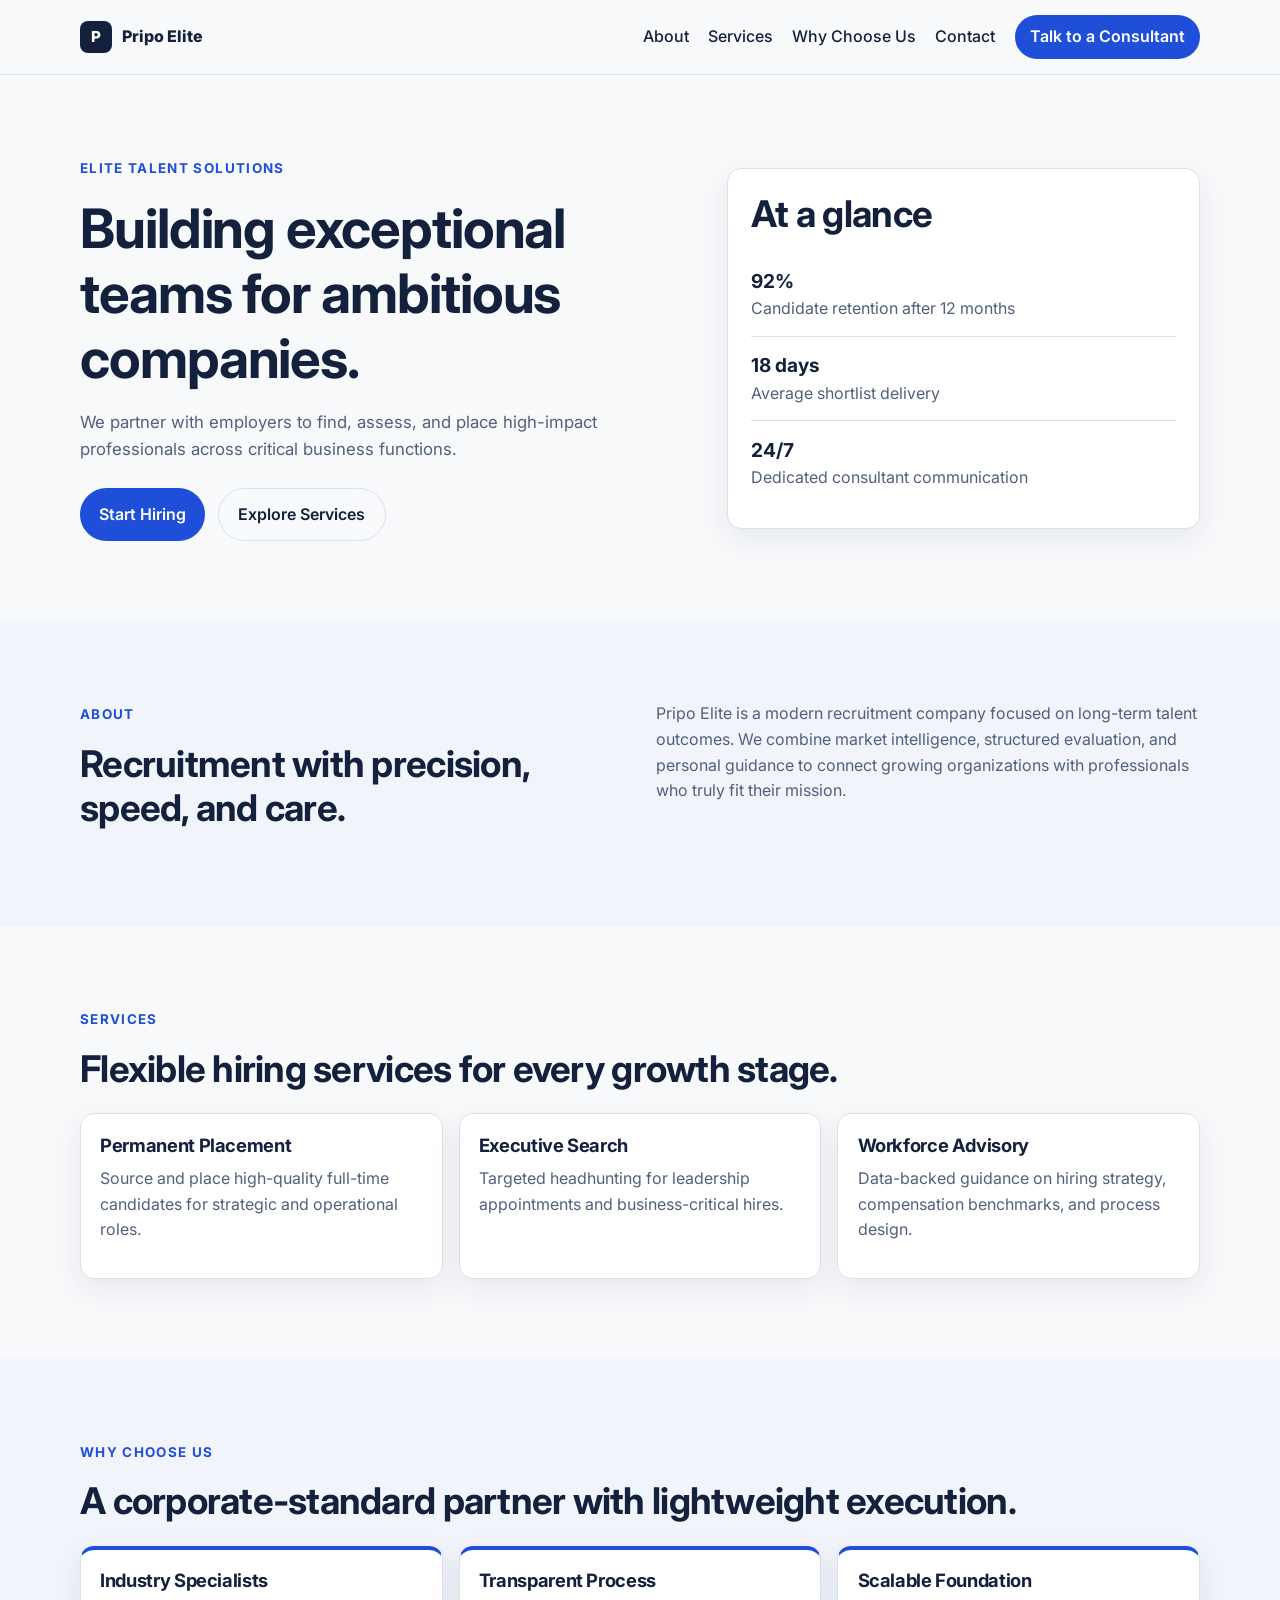
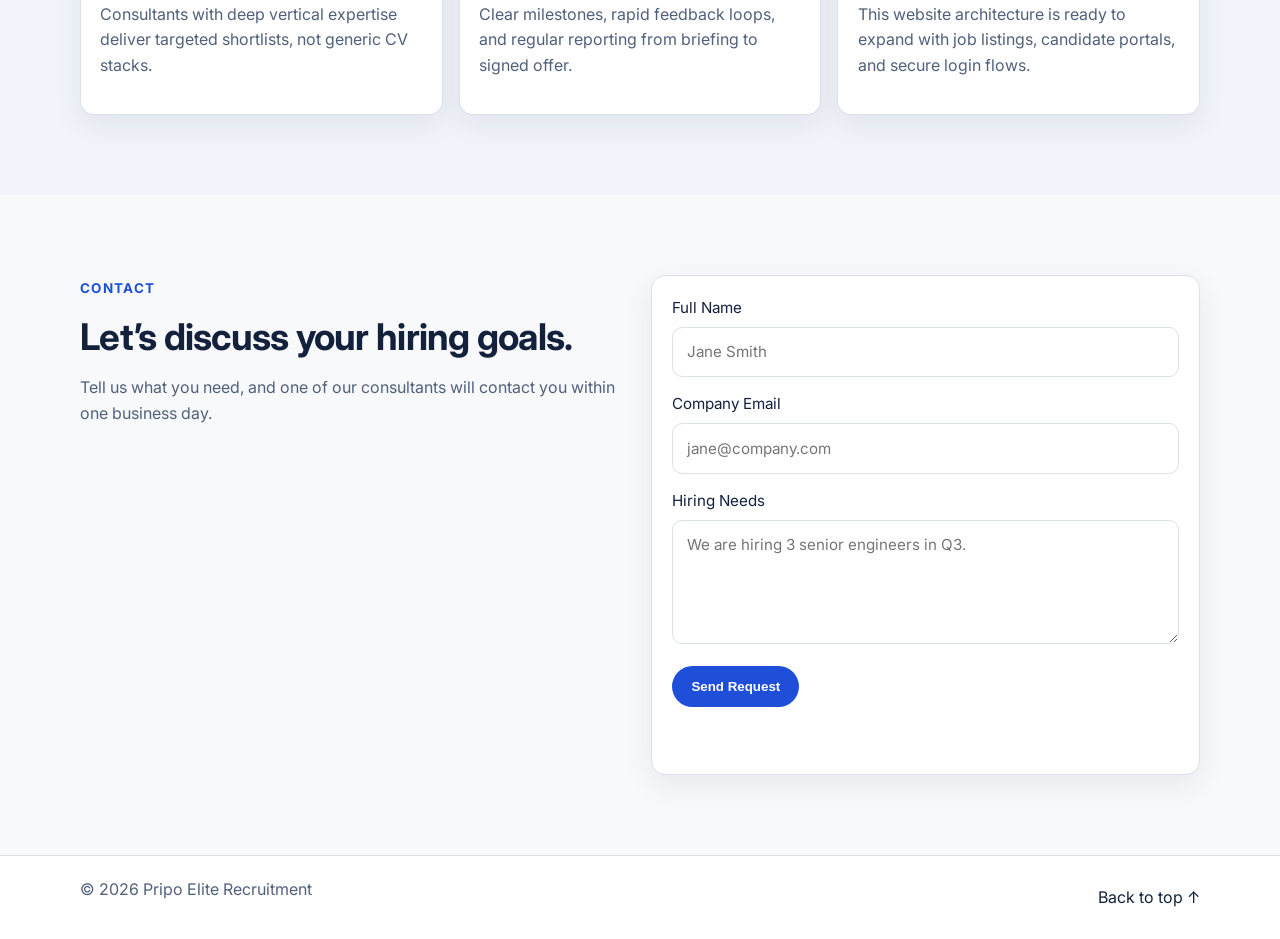
==== index.html @ c77033a3 "Create responsive elite recruitment landing page" ====
<!DOCTYPE html>
<html lang="en">
<head>
  <meta charset="UTF-8" />
  <meta name="viewport" content="width=device-width, initial-scale=1.0" />
  <title>Pripo Elite Recruitment</title>
  <meta name="description" content="Pripo Elite Recruitment connects top talent with exceptional organizations through a modern, human-first recruitment process." />
  <link rel="preconnect" href="https://fonts.googleapis.com" />
  <link rel="preconnect" href="https://fonts.gstatic.com" crossorigin />
  <link href="https://fonts.googleapis.com/css2?family=Inter:wght@400;500;600;700;800&display=swap" rel="stylesheet" />
  <link rel="stylesheet" href="styles.css" />
</head>
<body>
  <header class="site-header">
    <div class="container nav-shell">
      <a href="#" class="brand" aria-label="Pripo Elite home">
        <span class="brand-mark" aria-hidden="true">P</span>
        <span class="brand-text">Pripo Elite</span>
      </a>

      <button class="menu-toggle" aria-expanded="false" aria-controls="primary-nav" aria-label="Open menu">
        <span></span>
        <span></span>
      </button>

      <nav id="primary-nav" class="primary-nav" aria-label="Primary navigation">
        <a href="#about">About</a>
        <a href="#services">Services</a>
        <a href="#why-us">Why Choose Us</a>
        <a href="#contact">Contact</a>
        <a href="#contact" class="btn btn-sm">Talk to a Consultant</a>
      </nav>
    </div>
  </header>

  <main>
    <section class="hero section">
      <div class="container hero-layout">
        <div>
          <p class="eyebrow">Elite Talent Solutions</p>
          <h1>Building exceptional teams for ambitious companies.</h1>
          <p class="lead">
            We partner with employers to find, assess, and place high-impact professionals across critical business functions.
          </p>
          <div class="hero-actions">
            <a href="#contact" class="btn">Start Hiring</a>
            <a href="#services" class="btn btn-ghost">Explore Services</a>
          </div>
        </div>

        <aside class="hero-card" aria-label="Recruitment metrics">
          <h2>At a glance</h2>
          <ul>
            <li>
              <strong>92%</strong>
              Candidate retention after 12 months
            </li>
            <li>
              <strong>18 days</strong>
              Average shortlist delivery
            </li>
            <li>
              <strong>24/7</strong>
              Dedicated consultant communication
            </li>
          </ul>
        </aside>
      </div>
    </section>

    <section id="about" class="section section-muted">
      <div class="container two-col">
        <div>
          <p class="eyebrow">About</p>
          <h2>Recruitment with precision, speed, and care.</h2>
        </div>
        <p>
          Pripo Elite is a modern recruitment company focused on long-term talent outcomes. We combine market intelligence,
          structured evaluation, and personal guidance to connect growing organizations with professionals who truly fit their mission.
        </p>
      </div>
    </section>

    <section id="services" class="section">
      <div class="container">
        <p class="eyebrow">Services</p>
        <h2>Flexible hiring services for every growth stage.</h2>
        <div class="grid cards-3">
          <article class="card">
            <h3>Permanent Placement</h3>
            <p>Source and place high-quality full-time candidates for strategic and operational roles.</p>
          </article>
          <article class="card">
            <h3>Executive Search</h3>
            <p>Targeted headhunting for leadership appointments and business-critical hires.</p>
          </article>
          <article class="card">
            <h3>Workforce Advisory</h3>
            <p>Data-backed guidance on hiring strategy, compensation benchmarks, and process design.</p>
          </article>
        </div>
      </div>
    </section>

    <section id="why-us" class="section section-muted">
      <div class="container">
        <p class="eyebrow">Why Choose Us</p>
        <h2>A corporate-standard partner with lightweight execution.</h2>
        <div class="grid cards-3">
          <article class="card card-feature">
            <h3>Industry Specialists</h3>
            <p>Consultants with deep vertical expertise deliver targeted shortlists, not generic CV stacks.</p>
          </article>
          <article class="card card-feature">
            <h3>Transparent Process</h3>
            <p>Clear milestones, rapid feedback loops, and regular reporting from briefing to signed offer.</p>
          </article>
          <article class="card card-feature">
            <h3>Scalable Foundation</h3>
            <p>This website architecture is ready to expand with job listings, candidate portals, and secure login flows.</p>
          </article>
        </div>
      </div>
    </section>

    <section id="contact" class="section">
      <div class="container contact-shell">
        <div>
          <p class="eyebrow">Contact</p>
          <h2>Let’s discuss your hiring goals.</h2>
          <p>Tell us what you need, and one of our consultants will contact you within one business day.</p>
        </div>

        <form class="contact-form" novalidate>
          <label>
            Full Name
            <input type="text" name="name" required placeholder="Jane Smith" />
          </label>
          <label>
            Company Email
            <input type="email" name="email" required placeholder="jane@company.com" />
          </label>
          <label>
            Hiring Needs
            <textarea name="message" rows="4" required placeholder="We are hiring 3 senior engineers in Q3."></textarea>
          </label>
          <button type="submit" class="btn">Send Request</button>
          <p class="form-status" role="status" aria-live="polite"></p>
        </form>
      </div>
    </section>
  </main>

  <footer class="site-footer">
    <div class="container footer-shell">
      <p>© <span id="year"></span> Pripo Elite Recruitment</p>
      <a href="#" aria-label="Back to top">Back to top ↑</a>
    </div>
  </footer>

  <script src="script.js" defer></script>
</body>
</html>
---- styles.css ----
:root {
  --bg: #f8f9fb;
  --surface: #ffffff;
  --ink: #14213d;
  --muted: #51607b;
  --line: #dbe1eb;
  --primary: #1f4ed8;
  --primary-strong: #1b3fa8;
  --radius: 14px;
  --shadow: 0 10px 30px rgba(20, 33, 61, 0.08);
}

* {
  box-sizing: border-box;
}

html,
body {
  margin: 0;
  padding: 0;
}

body {
  font-family: "Inter", system-ui, -apple-system, BlinkMacSystemFont, "Segoe UI", sans-serif;
  color: var(--ink);
  background: var(--bg);
  line-height: 1.6;
}

a {
  color: inherit;
  text-decoration: none;
}

.container {
  width: min(1120px, calc(100% - 2.5rem));
  margin-inline: auto;
}

.section {
  padding: 5rem 0;
}

.section-muted {
  background: #f1f4fa;
}

h1,
h2,
h3 {
  line-height: 1.2;
  letter-spacing: -0.02em;
  margin-top: 0;
}

h1 {
  font-size: clamp(2rem, 5vw, 3.4rem);
  margin-bottom: 1.1rem;
}

h2 {
  font-size: clamp(1.6rem, 3.4vw, 2.3rem);
  margin-bottom: 1rem;
}

h3 {
  font-size: 1.15rem;
  margin-bottom: 0.65rem;
}

p {
  margin-top: 0;
  color: var(--muted);
}

.eyebrow {
  display: inline-block;
  font-size: 0.84rem;
  text-transform: uppercase;
  letter-spacing: 0.1em;
  font-weight: 700;
  color: var(--primary);
  margin-bottom: 1rem;
}

.lead {
  max-width: 62ch;
  font-size: 1.05rem;
}

.site-header {
  position: sticky;
  top: 0;
  z-index: 30;
  background: rgba(248, 249, 251, 0.95);
  border-bottom: 1px solid rgba(219, 225, 235, 0.9);
  backdrop-filter: blur(9px);
}

.nav-shell {
  display: flex;
  align-items: center;
  justify-content: space-between;
  min-height: 74px;
  gap: 1rem;
}

.brand {
  display: inline-flex;
  align-items: center;
  gap: 0.6rem;
  font-weight: 800;
}

.brand-mark {
  display: grid;
  place-items: center;
  width: 2rem;
  aspect-ratio: 1;
  border-radius: 0.5rem;
  background: var(--ink);
  color: #fff;
  font-size: 0.95rem;
}

.primary-nav {
  display: flex;
  align-items: center;
  gap: 1.2rem;
  font-weight: 500;
}

.menu-toggle {
  display: none;
  border: 1px solid var(--line);
  border-radius: 10px;
  background: var(--surface);
  width: 42px;
  height: 42px;
}

.menu-toggle span {
  display: block;
  width: 18px;
  height: 2px;
  background: var(--ink);
  margin: 5px auto;
}

.btn {
  display: inline-flex;
  align-items: center;
  justify-content: center;
  gap: 0.35rem;
  border: none;
  border-radius: 999px;
  background: var(--primary);
  color: #fff;
  padding: 0.8rem 1.2rem;
  font-weight: 600;
  cursor: pointer;
  transition: transform 0.2s ease, background 0.2s ease;
}

.btn:hover {
  transform: translateY(-1px);
  background: var(--primary-strong);
}

.btn-sm {
  padding: 0.58rem 0.95rem;
}

.btn-ghost {
  background: transparent;
  border: 1px solid var(--line);
  color: var(--ink);
}

.hero-layout {
  display: grid;
  grid-template-columns: 1.3fr 1fr;
  gap: 2rem;
  align-items: center;
}

.hero-actions {
  display: flex;
  flex-wrap: wrap;
  gap: 0.8rem;
  margin-top: 1.6rem;
}

.hero-card,
.card,
.contact-form {
  background: var(--surface);
  border: 1px solid var(--line);
  border-radius: var(--radius);
  box-shadow: var(--shadow);
}

.hero-card {
  padding: 1.45rem;
}

.hero-card ul {
  list-style: none;
  padding: 0;
  margin: 1rem 0 0;
}

.hero-card li {
  padding: 0.85rem 0;
  border-bottom: 1px solid var(--line);
  color: var(--muted);
}

.hero-card li:last-child {
  border-bottom: none;
}

.hero-card strong {
  display: block;
  font-size: 1.2rem;
  color: var(--ink);
}

.two-col {
  display: grid;
  grid-template-columns: 1fr 1fr;
  gap: 2rem;
  align-items: start;
}

.grid {
  display: grid;
  gap: 1rem;
}

.cards-3 {
  grid-template-columns: repeat(3, minmax(0, 1fr));
  margin-top: 1.4rem;
}

.card {
  padding: 1.2rem;
}

.card-feature {
  border-top: 4px solid var(--primary);
}

.contact-shell {
  display: grid;
  grid-template-columns: 1fr 1fr;
  gap: 1.4rem;
  align-items: start;
}

.contact-form {
  padding: 1.25rem;
}

.contact-form label {
  display: block;
  font-size: 0.95rem;
  margin-bottom: 0.95rem;
  color: var(--ink);
}

.contact-form input,
.contact-form textarea {
  width: 100%;
  margin-top: 0.42rem;
  border: 1px solid var(--line);
  border-radius: 10px;
  padding: 0.76rem 0.85rem;
  font: inherit;
}

.contact-form input:focus,
.contact-form textarea:focus {
  outline: 2px solid rgba(31, 78, 216, 0.2);
  border-color: var(--primary);
}

.form-status {
  margin-top: 0.8rem;
  min-height: 1.2rem;
  font-size: 0.95rem;
}

.site-footer {
  padding: 1.3rem 0;
  border-top: 1px solid var(--line);
  background: var(--surface);
}

.footer-shell {
  display: flex;
  justify-content: space-between;
  gap: 1rem;
  flex-wrap: wrap;
  align-items: center;
}

@media (max-width: 900px) {
  .hero-layout,
  .two-col,
  .contact-shell,
  .cards-3 {
    grid-template-columns: 1fr;
  }

  .primary-nav {
    position: absolute;
    top: 74px;
    left: 0;
    right: 0;
    background: var(--surface);
    border-top: 1px solid var(--line);
    border-bottom: 1px solid var(--line);
    padding: 1rem 1.2rem;
    flex-direction: column;
    align-items: flex-start;
    transform: translateY(-120%);
    opacity: 0;
    pointer-events: none;
    transition: all 0.2s ease;
  }

  .primary-nav.open {
    transform: translateY(0);
    opacity: 1;
    pointer-events: auto;
  }

  .menu-toggle {
    display: inline-block;
  }

  .section {
    padding: 4rem 0;
  }
}
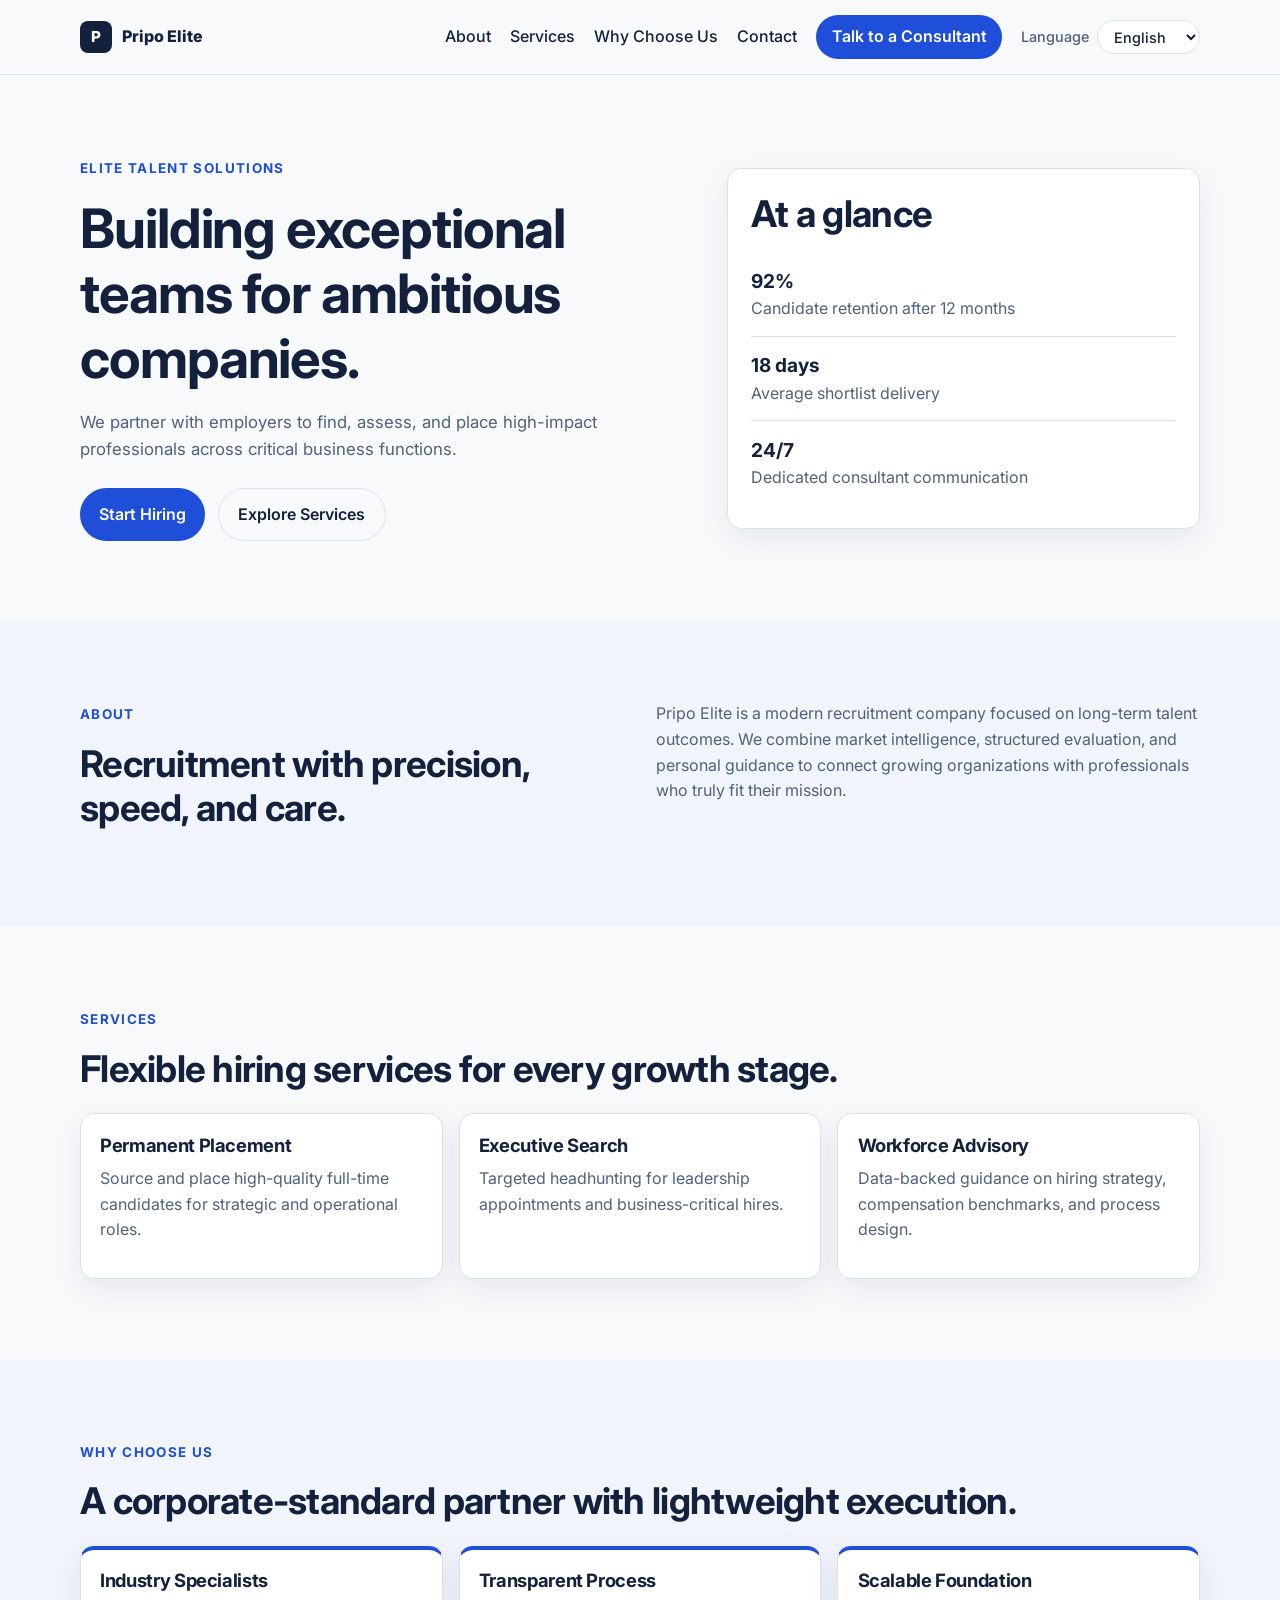
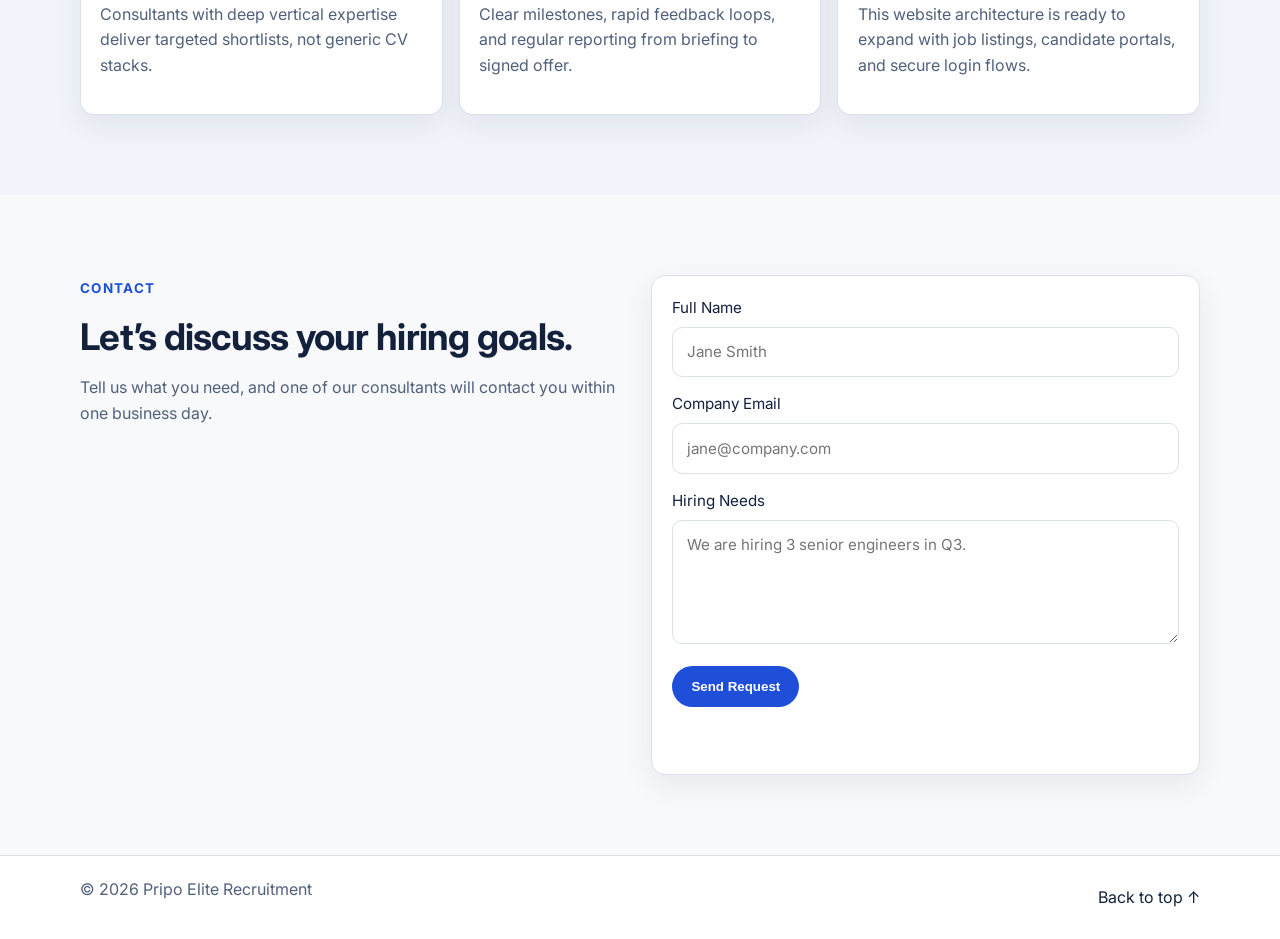
==== commit 0acb1ea4: "Add client-side multilingual support with language switcher" ====
--- a/index.html
+++ b/index.html
@@ -3,8 +3,8 @@
 <head>
   <meta charset="UTF-8" />
   <meta name="viewport" content="width=device-width, initial-scale=1.0" />
-  <title>Pripo Elite Recruitment</title>
-  <meta name="description" content="Pripo Elite Recruitment connects top talent with exceptional organizations through a modern, human-first recruitment process." />
+  <title data-i18n-title="meta.title">Pripo Elite Recruitment</title>
+  <meta name="description" data-i18n-meta-description="meta.description" content="Pripo Elite Recruitment connects top talent with exceptional organizations through a modern, human-first recruitment process." />
   <link rel="preconnect" href="https://fonts.googleapis.com" />
   <link rel="preconnect" href="https://fonts.gstatic.com" crossorigin />
   <link href="https://fonts.googleapis.com/css2?family=Inter:wght@400;500;600;700;800&display=swap" rel="stylesheet" />
@@ -13,22 +13,30 @@
 <body>
   <header class="site-header">
     <div class="container nav-shell">
-      <a href="#" class="brand" aria-label="Pripo Elite home">
+      <a href="#" class="brand" data-i18n-aria-label="brand.homeAria" aria-label="Pripo Elite home">
         <span class="brand-mark" aria-hidden="true">P</span>
-        <span class="brand-text">Pripo Elite</span>
+        <span class="brand-text" data-i18n="brand.name">Pripo Elite</span>
       </a>
 
-      <button class="menu-toggle" aria-expanded="false" aria-controls="primary-nav" aria-label="Open menu">
+      <button class="menu-toggle" aria-expanded="false" aria-controls="primary-nav" data-i18n-open-label="nav.menuOpen" data-i18n-close-label="nav.menuClose" aria-label="Open menu">
         <span></span>
         <span></span>
       </button>
 
-      <nav id="primary-nav" class="primary-nav" aria-label="Primary navigation">
-        <a href="#about">About</a>
-        <a href="#services">Services</a>
-        <a href="#why-us">Why Choose Us</a>
-        <a href="#contact">Contact</a>
-        <a href="#contact" class="btn btn-sm">Talk to a Consultant</a>
+      <nav id="primary-nav" class="primary-nav" data-i18n-aria-label="nav.primaryAria" aria-label="Primary navigation">
+        <a href="#about" data-i18n="nav.about">About</a>
+        <a href="#services" data-i18n="nav.services">Services</a>
+        <a href="#why-us" data-i18n="nav.whyUs">Why Choose Us</a>
+        <a href="#contact" data-i18n="nav.contact">Contact</a>
+        <a href="#contact" class="btn btn-sm" data-i18n="nav.consultant">Talk to a Consultant</a>
+        <label class="language-select" for="language-switcher">
+          <span data-i18n="nav.languageLabel">Language</span>
+          <select id="language-switcher" aria-label="Select language">
+            <option value="en">English</option>
+            <option value="it">Italiano</option>
+            <option value="de">Deutsch</option>
+          </select>
+        </label>
       </nav>
     </div>
   </header>
@@ -37,31 +45,31 @@
     <section class="hero section">
       <div class="container hero-layout">
         <div>
-          <p class="eyebrow">Elite Talent Solutions</p>
-          <h1>Building exceptional teams for ambitious companies.</h1>
-          <p class="lead">
+          <p class="eyebrow" data-i18n="hero.eyebrow">Elite Talent Solutions</p>
+          <h1 data-i18n="hero.title">Building exceptional teams for ambitious companies.</h1>
+          <p class="lead" data-i18n="hero.lead">
             We partner with employers to find, assess, and place high-impact professionals across critical business functions.
           </p>
           <div class="hero-actions">
-            <a href="#contact" class="btn">Start Hiring</a>
-            <a href="#services" class="btn btn-ghost">Explore Services</a>
+            <a href="#contact" class="btn" data-i18n="hero.startHiring">Start Hiring</a>
+            <a href="#services" class="btn btn-ghost" data-i18n="hero.explore">Explore Services</a>
           </div>
         </div>
 
-        <aside class="hero-card" aria-label="Recruitment metrics">
-          <h2>At a glance</h2>
+        <aside class="hero-card" data-i18n-aria-label="hero.metricsAria" aria-label="Recruitment metrics">
+          <h2 data-i18n="hero.glanceTitle">At a glance</h2>
           <ul>
             <li>
               <strong>92%</strong>
-              Candidate retention after 12 months
+              <span data-i18n="hero.metricRetention">Candidate retention after 12 months</span>
             </li>
             <li>
               <strong>18 days</strong>
-              Average shortlist delivery
+              <span data-i18n="hero.metricShortlist">Average shortlist delivery</span>
             </li>
             <li>
               <strong>24/7</strong>
-              Dedicated consultant communication
+              <span data-i18n="hero.metricCommunication">Dedicated consultant communication</span>
             </li>
           </ul>
         </aside>
@@ -71,10 +79,10 @@
     <section id="about" class="section section-muted">
       <div class="container two-col">
         <div>
-          <p class="eyebrow">About</p>
-          <h2>Recruitment with precision, speed, and care.</h2>
+          <p class="eyebrow" data-i18n="about.eyebrow">About</p>
+          <h2 data-i18n="about.title">Recruitment with precision, speed, and care.</h2>
         </div>
-        <p>
+        <p data-i18n="about.body">
           Pripo Elite is a modern recruitment company focused on long-term talent outcomes. We combine market intelligence,
           structured evaluation, and personal guidance to connect growing organizations with professionals who truly fit their mission.
         </p>
@@ -83,20 +91,20 @@
 
     <section id="services" class="section">
       <div class="container">
-        <p class="eyebrow">Services</p>
-        <h2>Flexible hiring services for every growth stage.</h2>
+        <p class="eyebrow" data-i18n="services.eyebrow">Services</p>
+        <h2 data-i18n="services.title">Flexible hiring services for every growth stage.</h2>
         <div class="grid cards-3">
           <article class="card">
-            <h3>Permanent Placement</h3>
-            <p>Source and place high-quality full-time candidates for strategic and operational roles.</p>
+            <h3 data-i18n="services.permanentTitle">Permanent Placement</h3>
+            <p data-i18n="services.permanentBody">Source and place high-quality full-time candidates for strategic and operational roles.</p>
           </article>
           <article class="card">
-            <h3>Executive Search</h3>
-            <p>Targeted headhunting for leadership appointments and business-critical hires.</p>
+            <h3 data-i18n="services.executiveTitle">Executive Search</h3>
+            <p data-i18n="services.executiveBody">Targeted headhunting for leadership appointments and business-critical hires.</p>
           </article>
           <article class="card">
-            <h3>Workforce Advisory</h3>
-            <p>Data-backed guidance on hiring strategy, compensation benchmarks, and process design.</p>
+            <h3 data-i18n="services.advisoryTitle">Workforce Advisory</h3>
+            <p data-i18n="services.advisoryBody">Data-backed guidance on hiring strategy, compensation benchmarks, and process design.</p>
           </article>
         </div>
       </div>
@@ -104,20 +112,20 @@
 
     <section id="why-us" class="section section-muted">
       <div class="container">
-        <p class="eyebrow">Why Choose Us</p>
-        <h2>A corporate-standard partner with lightweight execution.</h2>
+        <p class="eyebrow" data-i18n="why.eyebrow">Why Choose Us</p>
+        <h2 data-i18n="why.title">A corporate-standard partner with lightweight execution.</h2>
         <div class="grid cards-3">
           <article class="card card-feature">
-            <h3>Industry Specialists</h3>
-            <p>Consultants with deep vertical expertise deliver targeted shortlists, not generic CV stacks.</p>
+            <h3 data-i18n="why.specialistsTitle">Industry Specialists</h3>
+            <p data-i18n="why.specialistsBody">Consultants with deep vertical expertise deliver targeted shortlists, not generic CV stacks.</p>
           </article>
           <article class="card card-feature">
-            <h3>Transparent Process</h3>
-            <p>Clear milestones, rapid feedback loops, and regular reporting from briefing to signed offer.</p>
+            <h3 data-i18n="why.processTitle">Transparent Process</h3>
+            <p data-i18n="why.processBody">Clear milestones, rapid feedback loops, and regular reporting from briefing to signed offer.</p>
           </article>
           <article class="card card-feature">
-            <h3>Scalable Foundation</h3>
-            <p>This website architecture is ready to expand with job listings, candidate portals, and secure login flows.</p>
+            <h3 data-i18n="why.scalableTitle">Scalable Foundation</h3>
+            <p data-i18n="why.scalableBody">This website architecture is ready to expand with job listings, candidate portals, and secure login flows.</p>
           </article>
         </div>
       </div>
@@ -126,25 +134,25 @@
     <section id="contact" class="section">
       <div class="container contact-shell">
         <div>
-          <p class="eyebrow">Contact</p>
-          <h2>Let’s discuss your hiring goals.</h2>
-          <p>Tell us what you need, and one of our consultants will contact you within one business day.</p>
+          <p class="eyebrow" data-i18n="contact.eyebrow">Contact</p>
+          <h2 data-i18n="contact.title">Let’s discuss your hiring goals.</h2>
+          <p data-i18n="contact.body">Tell us what you need, and one of our consultants will contact you within one business day.</p>
         </div>
 
         <form class="contact-form" novalidate>
           <label>
-            Full Name
-            <input type="text" name="name" required placeholder="Jane Smith" />
+            <span data-i18n="form.fullNameLabel">Full Name</span>
+            <input type="text" name="name" required data-i18n-placeholder="form.fullNamePlaceholder" placeholder="Jane Smith" />
           </label>
           <label>
-            Company Email
-            <input type="email" name="email" required placeholder="jane@company.com" />
+            <span data-i18n="form.emailLabel">Company Email</span>
+            <input type="email" name="email" required data-i18n-placeholder="form.emailPlaceholder" placeholder="jane@company.com" />
           </label>
           <label>
-            Hiring Needs
-            <textarea name="message" rows="4" required placeholder="We are hiring 3 senior engineers in Q3."></textarea>
+            <span data-i18n="form.needsLabel">Hiring Needs</span>
+            <textarea name="message" rows="4" required data-i18n-placeholder="form.needsPlaceholder" placeholder="We are hiring 3 senior engineers in Q3."></textarea>
           </label>
-          <button type="submit" class="btn">Send Request</button>
+          <button type="submit" class="btn" data-i18n="form.submit">Send Request</button>
           <p class="form-status" role="status" aria-live="polite"></p>
         </form>
       </div>
@@ -153,8 +161,8 @@
 
   <footer class="site-footer">
     <div class="container footer-shell">
-      <p>© <span id="year"></span> Pripo Elite Recruitment</p>
-      <a href="#" aria-label="Back to top">Back to top ↑</a>
+      <p><span data-i18n="footer.copyrightPrefix">©</span> <span id="year"></span> <span data-i18n="footer.company">Pripo Elite Recruitment</span></p>
+      <a href="#" data-i18n-aria-label="footer.backToTop" data-i18n="footer.backToTop">Back to top ↑</a>
     </div>
   </footer>
 
--- a/styles.css
+++ b/styles.css
@@ -137,6 +137,23 @@
   background: var(--surface);
   width: 42px;
   height: 42px;
+}
+
+.language-select {
+  display: inline-flex;
+  align-items: center;
+  gap: 0.5rem;
+  font-size: 0.9rem;
+  color: var(--muted);
+}
+
+.language-select select {
+  border: 1px solid var(--line);
+  border-radius: 999px;
+  background: var(--surface);
+  color: var(--ink);
+  padding: 0.4rem 0.75rem;
+  font: inherit;
 }
 
 .menu-toggle span {
@@ -330,6 +347,11 @@
     transition: all 0.2s ease;
   }
 
+  .language-select {
+    width: 100%;
+    justify-content: space-between;
+  }
+
   .primary-nav.open {
     transform: translateY(0);
     opacity: 1;
